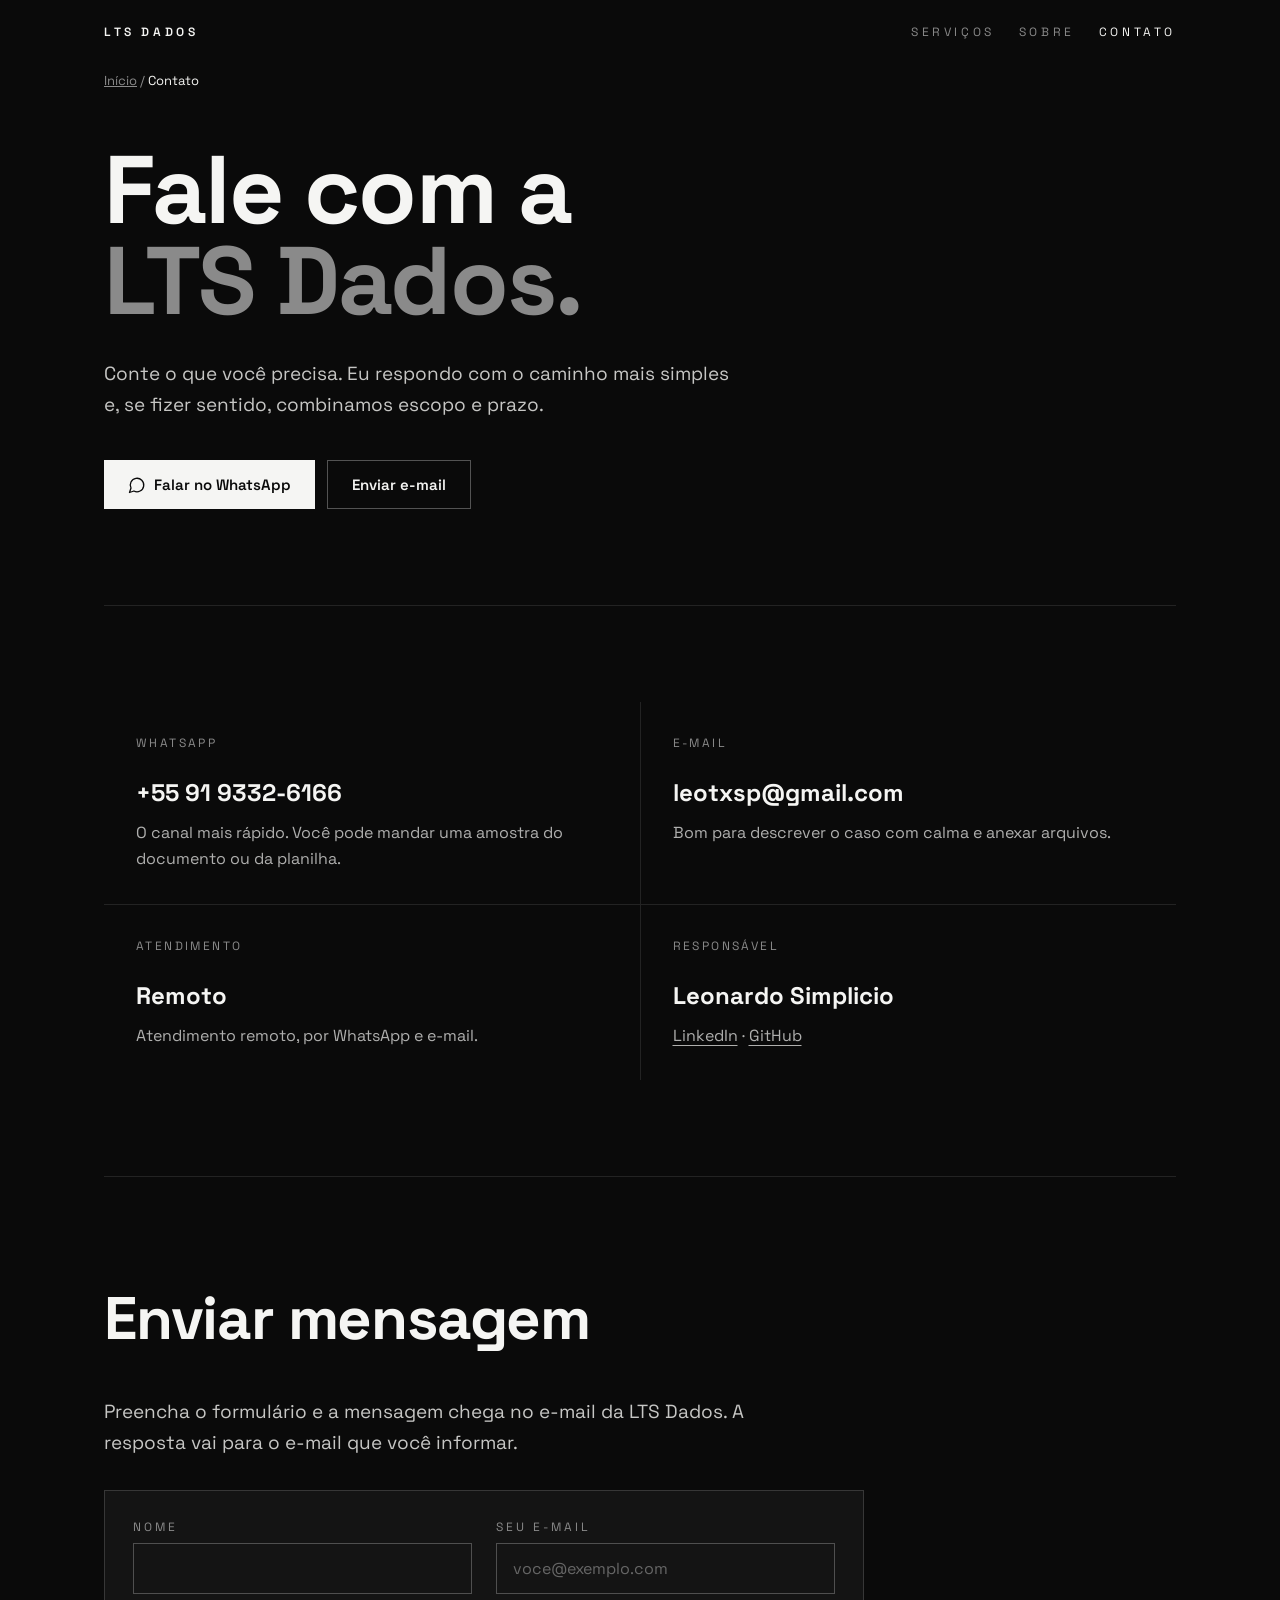
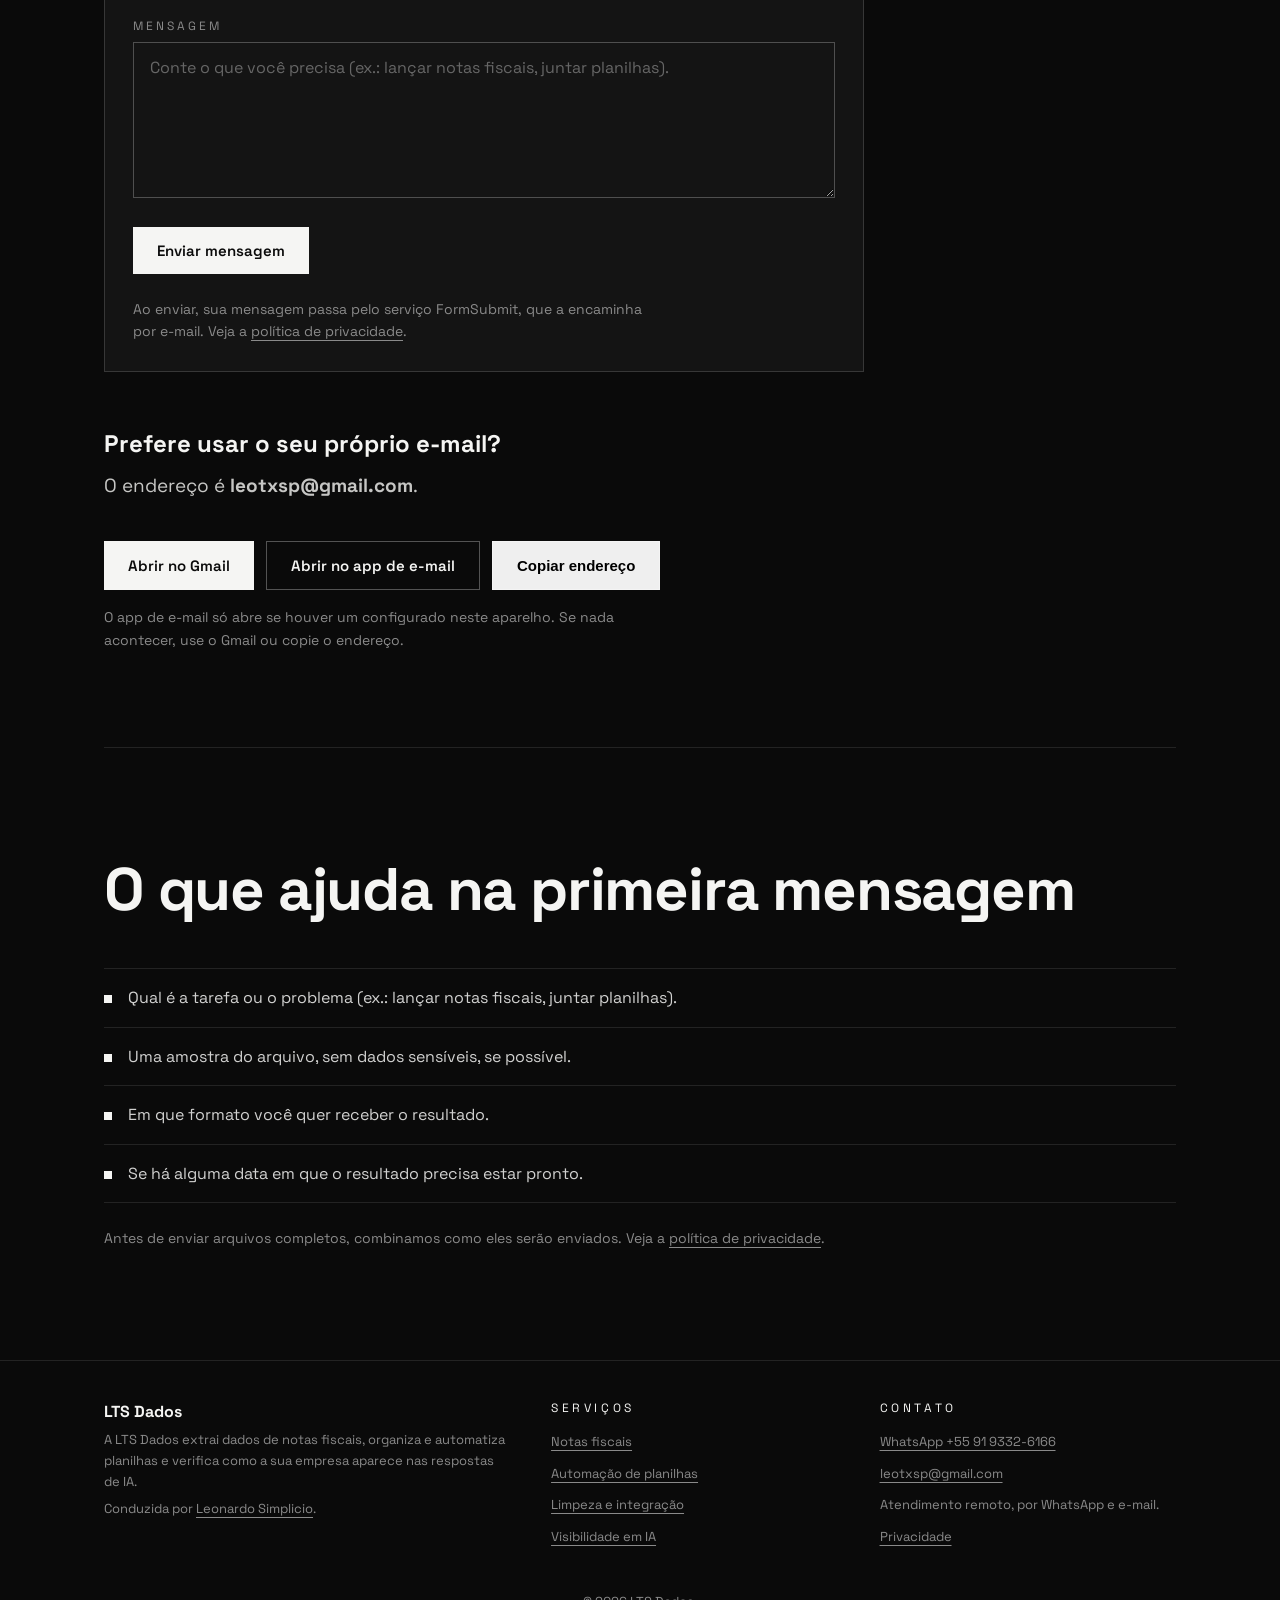
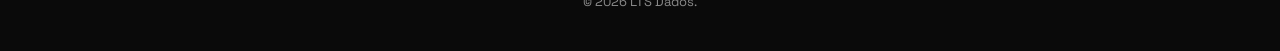
==== contato/index.html @ 8e239698 "Deploy do site LTS Dados" ====
<!doctype html>
<html lang="pt-BR">
  <head>
    <meta charset="UTF-8" />
    <meta name="viewport" content="width=device-width, initial-scale=1.0" />
    <title>Contato | LTS Dados</title>
    <meta name="description" content="Fale com a LTS Dados pelo WhatsApp +55 91 9332-6166 ou por e-mail. Conte o que você precisa e receba o caminho mais simples." />
    <link rel="canonical" href="https://ltsdados.com.br/contato/" />
    <meta name="theme-color" content="#0a0a0a" />
    <meta property="og:site_name" content="LTS Dados" />
    <meta property="og:locale" content="pt_BR" />
    <meta property="og:type" content="website" />
    <meta property="og:title" content="Contato | LTS Dados" />
    <meta property="og:description" content="Fale com a LTS Dados pelo WhatsApp +55 91 9332-6166 ou por e-mail. Conte o que você precisa e receba o caminho mais simples." />
    <meta property="og:url" content="https://ltsdados.com.br/contato/" />
    <meta name="twitter:card" content="summary" />
    <link rel="icon" href="/favicon.svg" type="image/svg+xml" />
    <link rel="preload" href="/assets/fonts/space-grotesk-latin.woff2" as="font" type="font/woff2" crossorigin />
    <link rel="stylesheet" href="/assets/style.css" />
    <script type="application/ld+json">{"@context":"https://schema.org","@type":"ContactPage","name":"Contato | LTS Dados","url":"https://ltsdados.com.br/contato/","about":{"@id":"https://ltsdados.com.br/#organization"}}</script>
    <script type="application/ld+json">{"@context":"https://schema.org","@type":"BreadcrumbList","itemListElement":[{"@type":"ListItem","position":1,"name":"Início","item":"https://ltsdados.com.br/"},{"@type":"ListItem","position":2,"name":"Contato","item":"https://ltsdados.com.br/contato/"}]}</script>
  </head>
  <body class="">
    <a class="skip" href="#conteudo">Pular para o conteúdo</a>
    <div class="wrap">
      <header class="top">
        <a class="brand" href="/">LTS Dados</a>
        <nav aria-label="Principal"><a href="/servicos/">Serviços</a><a href="/sobre-a-lts/">Sobre</a><a href="/contato/" aria-current="page">Contato</a></nav>
      </header>
    </div>
    <main id="conteudo">
      <div class="wrap">
        <nav class="crumbs" aria-label="Você está em"><a href="/">Início</a><span aria-hidden="true"> / </span><span aria-current="page">Contato</span></nav>

      <section class="hero">
        <h1>Fale com a<br /><span class="muted">LTS Dados.</span></h1>
        <p class="lead">Conte o que você precisa. Eu respondo com o caminho mais simples e, se fizer sentido, combinamos escopo e prazo.</p>
        <div class="btns" id="hero-cta"><a class="btn btn-primary" href="https://wa.me/559193326166?text=Ol%C3%A1!%20Quero%20falar%20com%20a%20LTS%20Dados." target="_blank" rel="noopener noreferrer"><svg class="ico" viewBox="0 0 24 24" aria-hidden="true"><path d="M7.9 20A9 9 0 1 0 4 16.1L2 22Z"/></svg>Falar no WhatsApp</a><a class="btn btn-ghost" href="/contato/#email">Enviar e-mail</a></div>
      </section>

      <section>
        <div class="grid two">
          <div class="card">
            <p class="n">WHATSAPP</p>
            <h3><a href="https://wa.me/559193326166?text=Ol%C3%A1!%20Quero%20falar%20com%20a%20LTS%20Dados." target="_blank" rel="noopener noreferrer">+55 91 9332-6166</a></h3>
            <p>O canal mais rápido. Você pode mandar uma amostra do documento ou da planilha.</p>
          </div>
          <div class="card">
            <p class="n">E-MAIL</p>
            <h3><a href="mailto:leotxsp@gmail.com">leotxsp@gmail.com</a></h3>
            <p>Bom para descrever o caso com calma e anexar arquivos.</p>
          </div>
          <div class="card">
            <p class="n">ATENDIMENTO</p>
            <h3>Remoto</h3>
            <p>Atendimento remoto, por WhatsApp e e-mail.</p>
          </div>
          <div class="card">
            <p class="n">RESPONSÁVEL</p>
            <h3>Leonardo Simplicio</h3>
            <p><a href="https://www.linkedin.com/in/leonardosimplicio/" target="_blank" rel="noopener noreferrer">LinkedIn</a> · <a href="https://github.com/leotxsp" target="_blank" rel="noopener noreferrer">GitHub</a></p>
          </div>
        </div>
      </section>

      <section id="email">
        <h2>Enviar mensagem</h2>
        <p class="lead" style="margin-top:0">Preencha o formulário e a mensagem chega no e-mail da LTS Dados. A resposta vai para o e-mail que você informar.</p>
        <form id="contato-form" class="form" action="https://formsubmit.co/leotxsp@gmail.com" method="POST">
          <input type="text" name="_honey" class="hp" tabindex="-1" autocomplete="off" aria-hidden="true" />
          <input type="hidden" name="_subject" value="Contato pelo site da LTS Dados" />
          <input type="hidden" name="_template" value="table" />
          <div class="row2">
            <label><span>Nome</span><input type="text" name="name" required autocomplete="name" /></label>
            <label><span>Seu e-mail</span><input type="email" name="email" required autocomplete="email" placeholder="voce@exemplo.com" /></label>
          </div>
          <label><span>Mensagem</span><textarea name="message" rows="6" required minlength="10" placeholder="Conte o que você precisa (ex.: lançar notas fiscais, juntar planilhas)."></textarea></label>
          <button class="btn btn-primary" type="submit">Enviar mensagem</button>
          <p class="cta-note" id="form-status" role="status" aria-live="polite">Ao enviar, sua mensagem passa pelo serviço FormSubmit, que a encaminha por e-mail. Veja a <a href="/privacidade/">política de privacidade</a>.</p>
        </form>
        <h3 style="margin-top:56px">Prefere usar o seu próprio e-mail?</h3>
        <p class="lead" style="margin-top:0">O endereço é <strong>leotxsp@gmail.com</strong>.</p>
        <div class="btns">
          <a class="btn btn-primary" href="https://mail.google.com/mail/?view=cm&fs=1&to=leotxsp%40gmail.com&su=Contato%20pelo%20site%20da%20LTS%20Dados" target="_blank" rel="noopener noreferrer">Abrir no Gmail</a>
          <a class="btn btn-ghost" href="mailto:leotxsp@gmail.com?subject=Contato%20pelo%20site%20da%20LTS%20Dados">Abrir no app de e-mail</a>
          <button class="btn btn-ghost" type="button" data-copy="leotxsp@gmail.com">Copiar endereço</button>
        </div>
        <p class="cta-note" id="copy-status" role="status" aria-live="polite">O app de e-mail só abre se houver um configurado neste aparelho. Se nada acontecer, use o Gmail ou copie o endereço.</p>
      </section>

      <section>
        <h2>O que ajuda na primeira mensagem</h2>
        <ul class="plain"><li>Qual é a tarefa ou o problema (ex.: lançar notas fiscais, juntar planilhas).</li><li>Uma amostra do arquivo, sem dados sensíveis, se possível.</li><li>Em que formato você quer receber o resultado.</li><li>Se há alguma data em que o resultado precisa estar pronto.</li></ul>
        <p class="disclaimer">Antes de enviar arquivos completos, combinamos como eles serão enviados. Veja a <a href="/privacidade/">política de privacidade</a>.</p>
      </section>
      </div>
    </main>
    <div class="dock" hidden><a class="btn btn-primary" href="https://wa.me/559193326166?text=Ol%C3%A1!%20Vim%20pelo%20site%20da%20LTS%20Dados%20e%20quero%20conversar%20sobre%20os%20servi%C3%A7os." target="_blank" rel="noopener noreferrer"><svg class="ico" viewBox="0 0 24 24" aria-hidden="true"><path d="M7.9 20A9 9 0 1 0 4 16.1L2 22Z"/></svg>Falar no WhatsApp</a></div>
    <footer>
      <div class="wrap foot-grid">
        <div>
          <p class="foot-brand">LTS Dados</p>
          <p>A LTS Dados extrai dados de notas fiscais, organiza e automatiza planilhas e verifica como a sua empresa aparece nas respostas de IA.</p>
          <p>Conduzida por <a href="https://leonardosimplicio.com/">Leonardo Simplicio</a>.</p>
        </div>
        <div>
          <p class="foot-h">Serviços</p>
          <ul>
            <li><a href="/servicos/extracao-de-dados-notas-fiscais/">Notas fiscais</a></li>
            <li><a href="/servicos/automacao-de-planilhas/">Automação de planilhas</a></li>
            <li><a href="/servicos/limpeza-e-integracao-de-dados/">Limpeza e integração</a></li>
            <li><a href="/servicos/visibilidade-em-ia/">Visibilidade em IA</a></li>
          </ul>
        </div>
        <div>
          <p class="foot-h">Contato</p>
          <ul>
            <li><a href="https://wa.me/559193326166?text=Ol%C3%A1!%20Vim%20pelo%20site%20da%20LTS%20Dados." target="_blank" rel="noopener noreferrer">WhatsApp +55 91 9332-6166</a></li>
            <li><a href="mailto:leotxsp@gmail.com">leotxsp@gmail.com</a></li>
            <li>Atendimento remoto, por WhatsApp e e-mail.</li>
            <li><a href="/privacidade/">Privacidade</a></li>
          </ul>
        </div>
      </div>
      <div class="wrap"><p class="legal">© 2026 LTS Dados.</p></div>
    </footer>
    <script src="/assets/js/dock.js" defer></script>
    <script src="/assets/js/copy.js" defer></script>
    <script src="/assets/js/form.js" defer></script>
  </body>
</html>
---- assets/style.css ----
@font-face {
  font-family: "Space Grotesk";
  font-style: normal; font-weight: 300 700; font-display: swap;
  src: url("/assets/fonts/space-grotesk-latin.woff2") format("woff2");
  unicode-range: U+0000-00FF, U+0131, U+0152-0153, U+02BB-02BC, U+02C6, U+02DA, U+02DC, U+2000-206F, U+20AC, U+2122, U+2191, U+2193, U+2212, U+2215, U+FEFF, U+FFFD;
}
@font-face {
  font-family: "Space Grotesk";
  font-style: normal; font-weight: 300 700; font-display: swap;
  src: url("/assets/fonts/space-grotesk-latin-ext.woff2") format("woff2");
  unicode-range: U+0100-02BA, U+02BD-02C5, U+02C7-02CC, U+02CE-02D7, U+02DD-02FF, U+0304, U+0308, U+0329, U+1D00-1DBF, U+1E00-1E9F, U+1EF2-1EFF, U+2020, U+20A0-20AB, U+20AD-20C0, U+2113, U+2C60-2C7F, U+A720-A7FF;
}
:root {
  --noir: #0a0a0a;
  --noir-2: #141414;
  --blanc: #f5f5f3;
  --muted: #8a8a8a;
  --line: rgba(255, 255, 255, 0.1);
  --cut: cubic-bezier(0.7, 0, 0.2, 1);
}
* { box-sizing: border-box; }
html, body { margin: 0; }
html { scroll-behavior: smooth; }
body {
  background: var(--noir);
  color: var(--blanc);
  font-family: "Space Grotesk", ui-sans-serif, system-ui, sans-serif;
  -webkit-font-smoothing: antialiased;
  overflow-x: hidden;
}
a { color: inherit; }
.wrap { max-width: 1120px; margin: 0 auto; padding: 0 24px; }
header.top {
  display: flex; justify-content: space-between; align-items: center; gap: 16px; flex-wrap: wrap;
  padding: 24px 0; font-size: 12px; letter-spacing: 0.3em; text-transform: uppercase;
}
header.top nav { display: flex; flex-wrap: wrap; gap: 24px; }
header.top nav a { text-decoration: none; color: var(--muted); }
.brand { font-weight: 600; text-decoration: none; }
.label { font-size: 12px; letter-spacing: 0.4em; text-transform: uppercase; color: var(--muted); margin: 0; }
h1 { font-size: clamp(44px, 9vw, 96px); line-height: 0.95; letter-spacing: -0.02em; margin: 24px 0 0; font-weight: 700; }
h2 { font-size: clamp(34px, 5vw, 60px); line-height: 1; letter-spacing: -0.02em; margin: 16px 0 48px; font-weight: 700; }
h3 { font-size: 24px; margin: 24px 0 12px; font-weight: 700; }
.muted { color: var(--muted); }
.lead { font-size: 19px; line-height: 1.6; color: rgba(245, 245, 243, 0.8); max-width: 640px; margin: 32px 0 0; }
.btns { display: flex; flex-wrap: wrap; gap: 12px; margin-top: 40px; }
.btn {
  display: inline-flex; align-items: center; gap: 8px; padding: 14px 24px;
  font-weight: 600; font-size: 15px; text-decoration: none;
}
.btn-primary { background: var(--blanc); color: var(--noir); }
.btn-ghost { border: 1px solid rgba(255, 255, 255, 0.3); }
section { border-top: 1px solid var(--line); padding: 96px 0; }
.hero { border-top: none; padding-top: 48px; }
.grid { display: grid; gap: 1px; background: var(--line); }
@media (min-width: 760px) {
  .grid.three { grid-template-columns: repeat(3, 1fr); }
  .grid.two { grid-template-columns: repeat(2, 1fr); }
}
.card { background: var(--noir); padding: 32px; }
.card .n { font-size: 12px; color: var(--muted); letter-spacing: 0.2em; margin: 0; }
.card p { margin: 0; line-height: 1.6; color: rgba(245, 245, 243, 0.7); }
.stat { background: var(--noir); padding: 32px; }
.stat .v { font-size: clamp(56px, 8vw, 96px); font-weight: 700; letter-spacing: -0.03em; margin: 0; }
.stat p { margin: 12px 0 0; font-size: 18px; }
.small { font-size: 14px; color: var(--muted); margin-top: 16px; line-height: 1.6; }
.chat { border: 1px solid rgba(255, 255, 255, 0.15); background: var(--noir-2); max-width: 560px; margin: 0 auto; }
.chat .head { border-bottom: 1px solid var(--line); padding: 12px 20px; font-size: 12px; letter-spacing: 0.2em; text-transform: uppercase; color: var(--muted); }
.chat .body { padding: 24px; }
.chat .q { font-size: 22px; font-weight: 600; margin: 0 0 20px; }
.chat ul { list-style: none; padding: 0; margin: 0; display: grid; gap: 8px; }
.chat li { display: flex; justify-content: space-between; align-items: center; padding: 12px 16px; background: rgba(255, 255, 255, 0.06); font-size: 15px; }
.chat li.miss { background: transparent; border: 1px dashed rgba(255, 255, 255, 0.3); color: var(--muted); }
.chat li.miss span { font-size: 12px; letter-spacing: 0.2em; text-transform: uppercase; }
.chat .foot { border-top: 1px solid var(--line); padding: 12px 20px; font-size: 13px; color: var(--muted); }
.split { display: grid; gap: 64px; align-items: center; }
@media (min-width: 900px) { .split { grid-template-columns: 1fr 1fr; } }
.steps { list-style: none; padding: 0; margin: 48px 0 0; border-top: 1px solid var(--line); }
.steps li { display: flex; gap: 20px; padding: 20px 0; border-bottom: 1px solid var(--line); font-size: 18px; }
.steps li span:first-child { color: var(--muted); min-width: 28px; }
.cta { text-align: center; }
.cta h2 { margin: 0 auto 24px; max-width: 820px; }
.cta p { color: var(--muted); font-size: 18px; margin: 0 auto; max-width: 560px; }
.cta .btns { justify-content: center; }
.disclaimer { font-size: 14px; color: var(--muted); margin-top: 24px; line-height: 1.6; }
footer { border-top: 1px solid var(--line); padding: 32px 0; text-align: center; font-size: 13px; line-height: 1.6; color: var(--muted); }
footer p { margin: 6px 0; }

::selection { background: var(--blanc); color: var(--noir); }
:focus-visible { outline: 1px solid currentColor; outline-offset: 4px; }

/* ---------- Motion: inversion, not fades ---------- */
/* Hover: a band of inverted color passes through the control, in from the left, out to the right. */
.btn, header.top nav a { position: relative; isolation: isolate; }
header.top nav a { margin: -4px -8px; padding: 4px 8px; }
.btn::after, header.top nav a::after {
  content: ""; position: absolute; inset: 0; background: #fff; mix-blend-mode: difference;
  pointer-events: none; transform: scaleX(0); transform-origin: right; transition: transform 280ms var(--cut);
}
.btn:hover::after, .btn:focus-visible::after,
header.top nav a:hover::after, header.top nav a:focus-visible::after { transform: scaleX(1); transform-origin: left; }

/* Chat demo (motion.js): the question types, names land with an inverted flash,
   a hairline searches the empty row and "não apareceu" is stamped. Loops while visible. */
.chat.live { width: 100%; }
.chat.live .q { min-height: 1.2em; line-height: 1.2; }
.chat.live .q.typing::after,
.chat.live .q.thinking::after {
  content: ""; display: inline-block; width: 0.45em; height: 1em; margin-left: 4px;
  vertical-align: -0.12em; background: currentColor;
}
.chat.live .q.thinking::after { animation: caret 0.9s steps(1) infinite; }
.chat.live li { position: relative; visibility: hidden; transition: background 600ms var(--cut), color 600ms var(--cut); }
.chat.live li.on { visibility: visible; }
.chat.live li.flash { background: var(--blanc); color: var(--noir); transition: none; }
.chat.live li.miss { overflow: hidden; }
.chat.live li.miss span { visibility: hidden; padding: 4px 8px; margin: -4px -8px; }
.chat.live li.miss.searching::after {
  content: ""; position: absolute; top: 0; bottom: 0; left: 0; width: 1px; background: var(--blanc);
  animation: search 1100ms var(--cut) both;
}
.chat.live li.miss.stamped span {
  visibility: visible; background: var(--blanc); color: var(--noir);
  animation: blink 0.36s steps(1) 2;
}
.chat.live.clearing li { visibility: hidden; }
@keyframes search { from { left: 0; } to { left: 100%; } }
@keyframes caret { 50% { opacity: 0; } }
@keyframes blink { 50% { opacity: 0; } }
@media (max-width: 520px) { .chat.live .q { min-height: 2.4em; } }

/* Hero background: a self-filling spreadsheet (sheet.js), full-bleed, faded under the copy. */
.hero { isolation: isolate; }
.hero > * { position: relative; z-index: 1; }
.hero > canvas.sheet {
  position: absolute; z-index: 0; top: 0; left: 50%; width: 100vw; height: 100%;
  transform: translateX(-50%); pointer-events: none;
  -webkit-mask-image: linear-gradient(to bottom, rgba(0, 0, 0, 0.8), #000 50%, transparent),
    linear-gradient(to right, rgba(0, 0, 0, 0.18), rgba(0, 0, 0, 0.18) 45%, #000 75%);
  -webkit-mask-composite: source-in;
  mask-image: linear-gradient(to bottom, rgba(0, 0, 0, 0.8), #000 50%, transparent),
    linear-gradient(to right, rgba(0, 0, 0, 0.18), rgba(0, 0, 0, 0.18) 45%, #000 75%);
  mask-composite: intersect;
}
@media (max-width: 900px) {
  .hero > canvas.sheet {
    -webkit-mask-image: linear-gradient(to bottom, rgba(0, 0, 0, 0.35), rgba(0, 0, 0, 0.35) 55%, transparent);
    mask-image: linear-gradient(to bottom, rgba(0, 0, 0, 0.35), rgba(0, 0, 0, 0.35) 55%, transparent);
  }
}

/* ---------- Causes -> fixes (landing): one row per cause, the diagram goes from broken to fixed ---------- */
.fix-rows { border-top: 1px solid var(--line); margin-top: 8px; }
.fix-row { display: grid; gap: 20px 40px; align-items: center; padding: 36px 0; border-bottom: 1px solid var(--line); }
@media (min-width: 900px) { .fix-row { grid-template-columns: 1fr 240px 1fr; } }
.fix-row h3 { margin: 0 0 10px; font-size: 22px; }
.fix-row .cause h3 { color: var(--muted); }
.fix-row p { margin: 0; line-height: 1.6; color: rgba(245, 245, 243, 0.7); }

.glyph {
  position: relative; display: grid; grid-template-columns: 64px 1fr; align-items: center; gap: 7px 12px;
  height: 72px; align-content: center;
  font-size: 11px; letter-spacing: 0.14em; text-transform: uppercase; color: var(--muted);
}
.glyph .f { position: relative; height: 16px; border: 1px solid rgba(255, 255, 255, 0.18); }
.glyph .f i, .glyph .l i {
  position: absolute; left: 5px; top: 5px; height: 4px; width: calc((100% - 10px) * var(--w));
  background: rgba(245, 245, 243, 0.75); transform-origin: left;
}
.glyph.g-conteudo { grid-template-columns: 1fr; gap: 10px; }
.glyph .l { position: relative; height: 4px; display: block; }
.glyph .l i { left: 0; top: 0; width: calc(100% * var(--w)); }
.glyph.g-dados::after {
  content: ""; position: absolute; top: 2px; bottom: 2px; width: 1px; background: var(--blanc);
  left: calc(64px + 12px + 5px + (100% - 64px - 12px - 10px) * 0.7);
}

/* Before (motion only): the cause, drawn. */
.motion .fix-row:not(.fixed) .glyph .f { border-style: dashed; }
.motion .fix-row:not(.fixed) .g-perfil i { transform: scaleX(0); }
.motion .fix-row:not(.fixed) .g-dados i { transform: scaleX(var(--j, 1)); }
.motion .fix-row:not(.fixed) .g-dados::after { opacity: 0; }
.motion .fix-row:not(.fixed) .g-conteudo b:first-child i { transform: scaleX(0.3); }
.motion .fix-row:not(.fixed) .g-conteudo b:not(:first-child) i { transform: scaleX(0); }
.motion .fix-row:not(.fixed) .g-perfil b:first-of-type::after,
.motion .fix-row:not(.fixed) .g-conteudo b:first-child::after {
  content: ""; position: absolute; top: 3px; left: 5px; width: 1px; height: 8px; background: var(--blanc);
  animation: caret 1s steps(1) infinite;
}
.motion .fix-row:not(.fixed) .g-conteudo b:first-child::after { top: -2px; left: calc(28% + 4px); }
/* After: the fix plays once. */
.motion .fix-row.fixed .g-perfil i { animation: type-in 700ms steps(7, end) both; }
.motion .fix-row.fixed .g-perfil b:nth-of-type(2) i { animation-delay: 450ms; }
.motion .fix-row.fixed .g-perfil b:nth-of-type(3) i { animation-delay: 900ms; }
.motion .fix-row.fixed .g-dados i { transition: transform 800ms var(--cut); }
.motion .fix-row.fixed .g-dados::after { animation: fade 300ms ease 800ms both; }
.motion .fix-row.fixed .g-conteudo i { animation: type-in 520ms steps(8, end) both; }
.motion .fix-row.fixed .g-conteudo b:nth-child(2) i { animation-delay: 520ms; }
.motion .fix-row.fixed .g-conteudo b:nth-child(3) i { animation-delay: 1040ms; }
.motion .fix-row.fixed .g-conteudo b:nth-child(4) i { animation-delay: 1560ms; }
.motion .fix-row .cause h3, .motion .fix-row .fix h3 { transition: color 400ms var(--cut); }
.motion .fix-row:not(.fixed) .fix h3 { color: var(--muted); }
@keyframes type-in { from { transform: scaleX(0); } }
@keyframes fade { from { opacity: 0; } }

/* CTA clarity */
.btn .ico { width: 18px; height: 18px; fill: none; stroke: currentColor; stroke-width: 1.75; stroke-linejoin: round; flex: none; }
.cta-note { font-size: 14px; line-height: 1.6; color: var(--muted); max-width: 520px; margin: 16px 0 0; }
.cta .cta-note { margin: 16px auto 0; }

/* Mobile dock: the action stays within thumb reach (motion.js shows it after the hero button leaves). */
.dock {
  position: fixed; left: 0; right: 0; bottom: 0; z-index: 20;
  padding: 10px 16px calc(10px + env(safe-area-inset-bottom));
  background: rgba(10, 10, 10, 0.94); border-top: 1px solid var(--line);
  transform: translateY(110%); transition: transform 320ms var(--cut);
}
.dock.on { transform: none; }
.dock .btn { width: 100%; justify-content: center; }
@media (min-width: 760px) { .dock { display: none !important; } }

/* Typography: no stragglers, balanced headings */
h1, h2, h3 { text-wrap: balance; }
p { text-wrap: pretty; }

@media (max-width: 600px) {
  .btns { flex-direction: column; }
  .btns .btn { justify-content: center; }
  .brand { display: inline-block; padding: 13px 0; }
  header.top nav { gap: 4px 16px; }
  header.top nav a { min-height: 44px; display: inline-flex; align-items: center; margin: 0 -8px; }
  body:has(.dock) footer { padding-bottom: 96px; }
}

/* ---------- Site institucional: componentes das páginas ---------- */
.skip { position: absolute; left: -9999px; top: 8px; z-index: 100; background: var(--blanc); color: var(--noir); padding: 10px 14px; font-weight: 600; }
.skip:focus { left: 8px; }
header.top nav a[aria-current="page"] { color: var(--blanc); }
.crumbs { font-size: 13px; color: var(--muted); padding: 8px 0 0; }
.crumbs a { color: var(--muted); }
.crumbs [aria-current] { color: var(--blanc); }
h2.h3 { font-size: 24px; margin: 12px 0; letter-spacing: -0.01em; line-height: 1.15; }
main section:first-of-type.hero { padding-top: 32px; }

/* Cards que são links (serviços) */
a.card.link { display: block; text-decoration: none; position: relative; isolation: isolate; transition: background 280ms var(--cut); }
a.card.link:hover, a.card.link:focus-visible { background: var(--noir-2); }
a.card.link h3 { margin-top: 12px; }
.card .more { display: inline-flex; align-items: center; gap: 8px; margin-top: 24px; font-size: 14px; font-weight: 600; }
.card .more .ico, .btn .ico { width: 18px; height: 18px; fill: none; stroke: currentColor; stroke-width: 1.75; stroke-linejoin: round; stroke-linecap: round; flex: none; }
.card h3 a { text-decoration: none; }
.card ul.plain { margin-top: 12px; }

/* Listas simples e texto corrido */
ul.plain { list-style: none; padding: 0; margin: 0; border-top: 1px solid var(--line); }
ul.plain li { padding: 16px 0 16px 24px; border-bottom: 1px solid var(--line); line-height: 1.6; color: rgba(245, 245, 243, 0.85); position: relative; }
ul.plain li::before { content: ""; position: absolute; left: 0; top: 26px; width: 8px; height: 8px; background: var(--blanc); }
.prose { max-width: 720px; }
.prose p { line-height: 1.7; font-size: 18px; color: rgba(245, 245, 243, 0.85); margin: 0 0 20px; }
section.prose h2 { font-size: 28px; margin: 40px 0 12px; line-height: 1.15; }
section.prose { padding-top: 32px; }
section.prose p { max-width: 720px; line-height: 1.7; color: rgba(245, 245, 243, 0.85); }
.lead a, .prose a, .disclaimer a, .faq a, .card p a, .cta-note a { text-underline-offset: 4px; }

/* Ficha curta */
.facts dl { margin: 12px 0 0; display: grid; grid-template-columns: max-content 1fr; gap: 12px 24px; }
.facts dt { color: var(--muted); font-size: 13px; letter-spacing: 0.15em; text-transform: uppercase; padding-top: 3px; }
.facts dd { margin: 0; line-height: 1.5; }

/* FAQ */
.faq { border-top: 1px solid var(--line); max-width: 820px; }
.faq details { border-bottom: 1px solid var(--line); }
.faq summary { cursor: pointer; padding: 20px 40px 20px 0; font-size: 19px; font-weight: 600; line-height: 1.35; list-style: none; position: relative; }
.faq summary::-webkit-details-marker { display: none; }
.faq summary::after { content: "+"; position: absolute; right: 4px; top: 18px; font-size: 26px; font-weight: 300; color: var(--muted); }
.faq details[open] summary::after { content: "–"; }
.faq details p { margin: 0 0 22px; line-height: 1.7; color: rgba(245, 245, 243, 0.8); max-width: 680px; }

/* Tabela de exemplo */
.tablewrap { overflow-x: auto; margin-top: 24px; border: 1px solid rgba(255, 255, 255, 0.15); }
table.demo { border-collapse: collapse; width: 100%; min-width: 560px; font-size: 15px; }
table.demo th, table.demo td { text-align: left; padding: 14px 18px; border-bottom: 1px solid var(--line); }
table.demo th { font-size: 12px; letter-spacing: 0.2em; text-transform: uppercase; color: var(--muted); font-weight: 500; background: var(--noir-2); }
table.demo tr:last-child td { border-bottom: none; }

/* Rodapé institucional */
.foot-grid { display: grid; gap: 32px; text-align: left; padding-bottom: 8px; }
@media (min-width: 760px) { .foot-grid { grid-template-columns: 1.4fr 1fr 1fr; } }
footer ul { list-style: none; padding: 0; margin: 0; }
footer li { margin: 0; }
footer li { display: block; }
footer li a { display: inline-block; padding: 6px 0; line-height: 1.5; }
footer li:not(:has(a)) { padding: 6px 0; line-height: 1.5; }
.foot-brand { font-weight: 700; color: var(--blanc); font-size: 16px; }
.foot-h { font-size: 12px; letter-spacing: 0.3em; text-transform: uppercase; color: var(--blanc); margin-bottom: 8px; }
footer .legal { text-align: center; margin-top: 32px; }
footer a { color: inherit; text-underline-offset: 4px; }

/* O CTA final convive com a tela inteira no desktop sem dock */
.cta .btns { margin-top: 32px; }

/* Stats: the sheet cursor selects each cell and the value lands with an inverted flash (motion.js). */
.stat { position: relative; }
.stat.sel::after { content: ""; position: absolute; inset: 0; box-shadow: inset 0 0 0 1px rgba(245, 245, 243, 0.55); pointer-events: none; }
.motion .stat.wait .v { visibility: hidden; }
.stat .v.flash { background: var(--blanc); color: var(--noir); box-shadow: 0 0 0 6px var(--blanc); }
.stat .small { font-size: 14px; }

/* CTA record: an ASCII field the AI "reads" into a clean business record (ascii.js). */
.record {
  margin: 48px auto 0; max-width: 560px; text-align: left;
  border: 1px solid rgba(255, 255, 255, 0.15); background: var(--noir-2);
}
.record figcaption {
  border-bottom: 1px solid var(--line); padding: 12px 20px; font-size: 12px;
  letter-spacing: 0.2em; text-transform: uppercase; color: var(--muted);
}
.record .ascii {
  margin: 0; padding: 22px 20px; overflow: hidden;
  font: 400 clamp(11.5px, 3.3vw, 15px) / 1.7 ui-monospace, "Cascadia Mono", Consolas, "Courier New", monospace;
  color: var(--blanc); white-space: pre;
}
.record .ascii b { font-weight: 600; background: var(--blanc); color: var(--noir); padding: 1px 4px; margin: 0 -4px; }
.record .foot { margin: 0; border-top: 1px solid var(--line); padding: 12px 20px; font-size: 13px; color: var(--muted); }
.record .ascii .n { color: rgba(245, 245, 243, 0.2); }
.record .ascii .f { color: rgba(245, 245, 243, 0.6); }
.record .ascii .k { color: var(--muted); }
.record .ascii .v { color: var(--blanc); }
.record .ascii .s { background: var(--blanc); color: var(--noir); font-weight: 600; }
.record .ascii .s.off { background: transparent; color: var(--blanc); }
.sr-only { position: absolute; width: 1px; height: 1px; overflow: hidden; clip: rect(0 0 0 0); white-space: nowrap; }

/* CTA heading highlight, for pages without the record. */
.cta h2 .muted { box-decoration-break: clone; -webkit-box-decoration-break: clone; }
.cta.found h2 .muted {
  background: linear-gradient(var(--blanc), var(--blanc)) no-repeat left / 100% 100%; color: var(--noir);
  animation: select 520ms var(--cut) both;
}
@keyframes select { from { background-size: 0% 100%; color: var(--muted); } 40% { color: var(--noir); } }

@media (prefers-reduced-motion: reduce) {
  html { scroll-behavior: auto; }
  .dock { transition: none; }
  .btn::after, header.top nav a::after { transition: none; }
}

/* Formulário de contato */
.form { display: grid; gap: 24px; max-width: 760px; margin-top: 32px; border: 1px solid rgba(255, 255, 255, 0.15); background: var(--noir-2); padding: 28px; }
.form .row2 { display: grid; gap: 24px; }
@media (min-width: 700px) { .form .row2 { grid-template-columns: 1fr 1fr; } }
.form label { display: block; }
.form label > span { display: block; margin-bottom: 8px; font-size: 12px; letter-spacing: 0.25em; text-transform: uppercase; color: var(--muted); }
.form input, .form textarea {
  width: 100%; background: transparent; color: var(--blanc); border: 1px solid rgba(255, 255, 255, 0.25);
  padding: 14px 16px; font: inherit; font-size: 16px; border-radius: 0;
}
.form input::placeholder, .form textarea::placeholder { color: rgba(255, 255, 255, 0.35); }
.form input:focus, .form textarea:focus { outline: none; border-color: var(--blanc); }
.form textarea { resize: vertical; min-height: 140px; }
.form .btn { justify-self: start; cursor: pointer; border: 0; font-family: inherit; }
.form .btn[disabled] { opacity: 0.5; cursor: progress; }
.form .cta-note { margin: 0; }
.hp { position: absolute; left: -9999px; width: 1px; height: 1px; opacity: 0; }
@media (max-width: 600px) { .form { padding: 20px; } .form .btn { justify-self: stretch; justify-content: center; } }
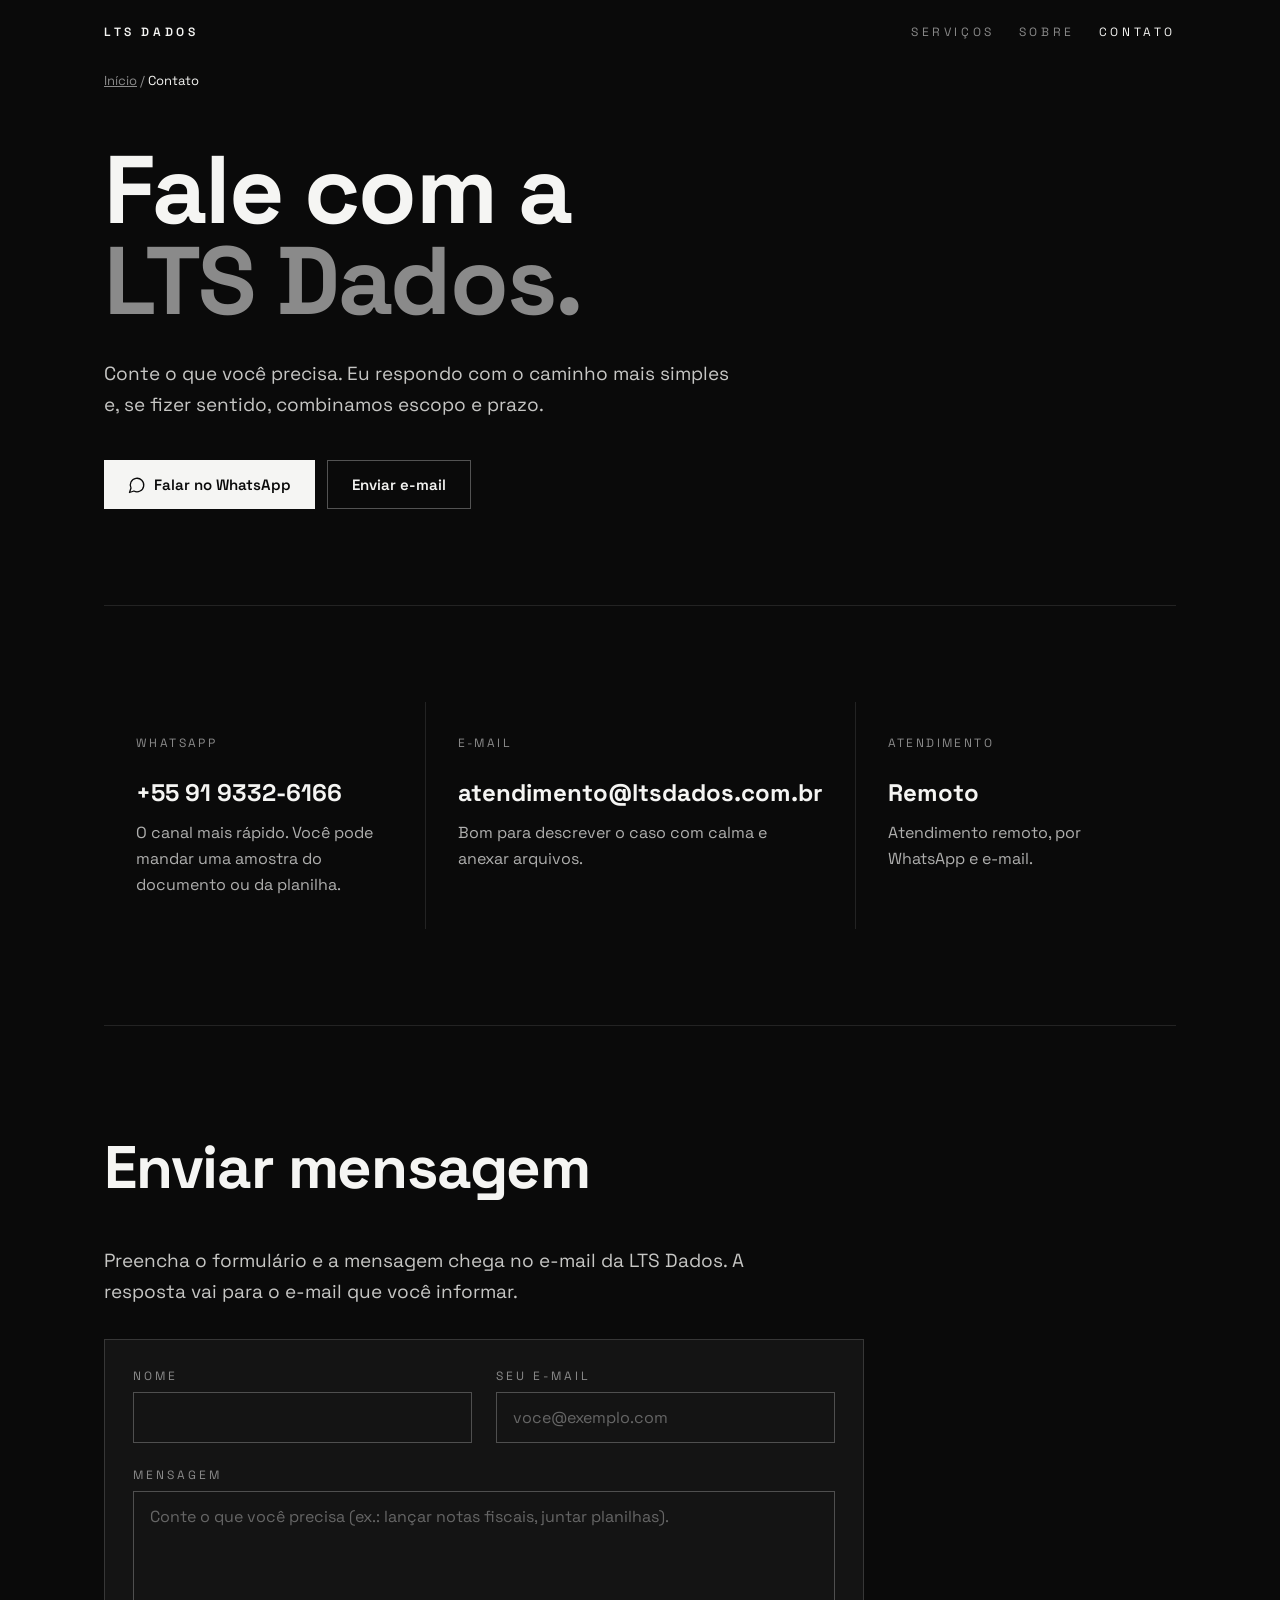
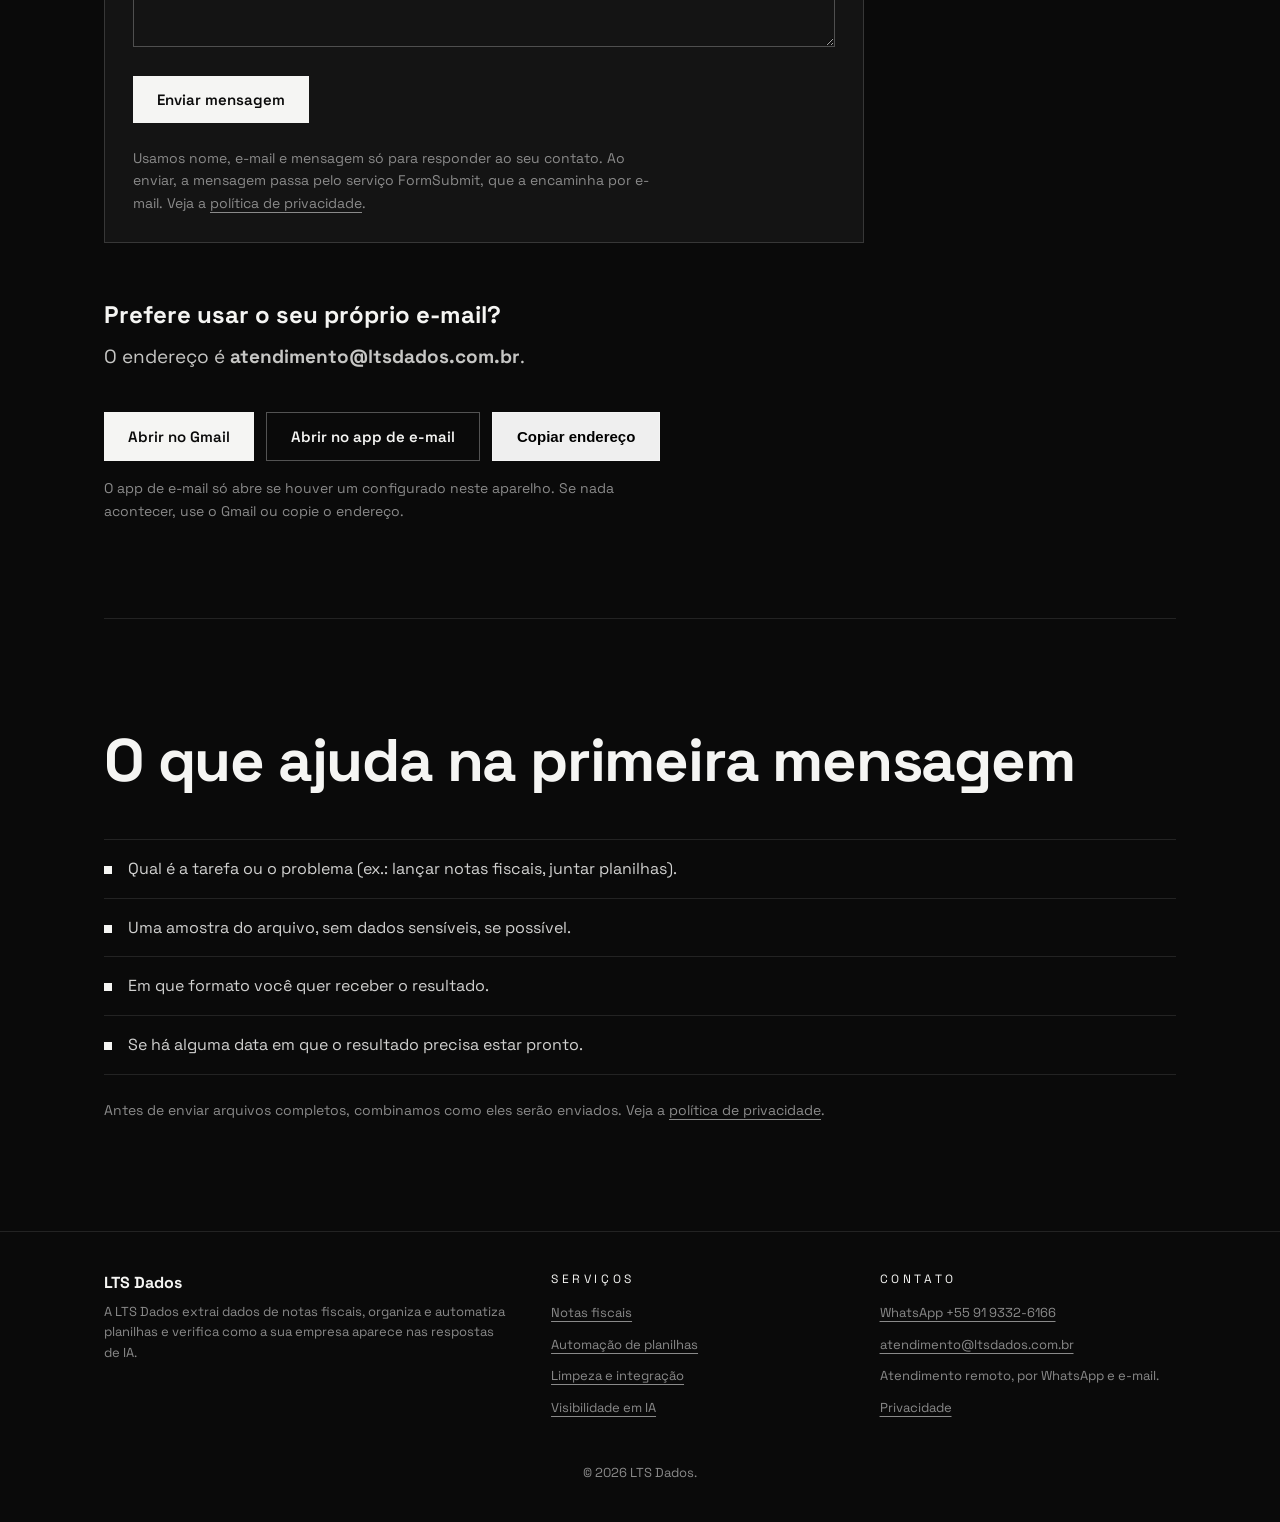
==== commit 77ac13f7: "Atualiza o site: novo e-mail, modelo de mensagem, avisos de LGPD e fundo de planilha" ====
--- a/contato/index.html
+++ b/contato/index.html
@@ -39,7 +39,7 @@
       </section>
 
       <section>
-        <div class="grid two">
+        <div class="grid three">
           <div class="card">
             <p class="n">WHATSAPP</p>
             <h3><a href="https://wa.me/559193326166?text=Ol%C3%A1!%20Quero%20falar%20com%20a%20LTS%20Dados." target="_blank" rel="noopener noreferrer">+55 91 9332-6166</a></h3>
@@ -47,7 +47,7 @@
           </div>
           <div class="card">
             <p class="n">E-MAIL</p>
-            <h3><a href="mailto:leotxsp@gmail.com">leotxsp@gmail.com</a></h3>
+            <h3><a href="mailto:atendimento@ltsdados.com.br">atendimento@ltsdados.com.br</a></h3>
             <p>Bom para descrever o caso com calma e anexar arquivos.</p>
           </div>
           <div class="card">
@@ -55,18 +55,13 @@
             <h3>Remoto</h3>
             <p>Atendimento remoto, por WhatsApp e e-mail.</p>
           </div>
-          <div class="card">
-            <p class="n">RESPONSÁVEL</p>
-            <h3>Leonardo Simplicio</h3>
-            <p><a href="https://www.linkedin.com/in/leonardosimplicio/" target="_blank" rel="noopener noreferrer">LinkedIn</a> · <a href="https://github.com/leotxsp" target="_blank" rel="noopener noreferrer">GitHub</a></p>
-          </div>
         </div>
       </section>
 
       <section id="email">
         <h2>Enviar mensagem</h2>
         <p class="lead" style="margin-top:0">Preencha o formulário e a mensagem chega no e-mail da LTS Dados. A resposta vai para o e-mail que você informar.</p>
-        <form id="contato-form" class="form" action="https://formsubmit.co/leotxsp@gmail.com" method="POST">
+        <form id="contato-form" class="form" action="https://formsubmit.co/atendimento@ltsdados.com.br" method="POST">
           <input type="text" name="_honey" class="hp" tabindex="-1" autocomplete="off" aria-hidden="true" />
           <input type="hidden" name="_subject" value="Contato pelo site da LTS Dados" />
           <input type="hidden" name="_template" value="table" />
@@ -76,14 +71,14 @@
           </div>
           <label><span>Mensagem</span><textarea name="message" rows="6" required minlength="10" placeholder="Conte o que você precisa (ex.: lançar notas fiscais, juntar planilhas)."></textarea></label>
           <button class="btn btn-primary" type="submit">Enviar mensagem</button>
-          <p class="cta-note" id="form-status" role="status" aria-live="polite">Ao enviar, sua mensagem passa pelo serviço FormSubmit, que a encaminha por e-mail. Veja a <a href="/privacidade/">política de privacidade</a>.</p>
+          <p class="cta-note" id="form-status" role="status" aria-live="polite">Usamos nome, e-mail e mensagem só para responder ao seu contato. Ao enviar, a mensagem passa pelo serviço FormSubmit, que a encaminha por e-mail. Veja a <a href="/privacidade/">política de privacidade</a>.</p>
         </form>
         <h3 style="margin-top:56px">Prefere usar o seu próprio e-mail?</h3>
-        <p class="lead" style="margin-top:0">O endereço é <strong>leotxsp@gmail.com</strong>.</p>
+        <p class="lead" style="margin-top:0">O endereço é <strong>atendimento@ltsdados.com.br</strong>.</p>
         <div class="btns">
-          <a class="btn btn-primary" href="https://mail.google.com/mail/?view=cm&fs=1&to=leotxsp%40gmail.com&su=Contato%20pelo%20site%20da%20LTS%20Dados" target="_blank" rel="noopener noreferrer">Abrir no Gmail</a>
-          <a class="btn btn-ghost" href="mailto:leotxsp@gmail.com?subject=Contato%20pelo%20site%20da%20LTS%20Dados">Abrir no app de e-mail</a>
-          <button class="btn btn-ghost" type="button" data-copy="leotxsp@gmail.com">Copiar endereço</button>
+          <a class="btn btn-primary" href="https://mail.google.com/mail/?view=cm&fs=1&to=atendimento%40ltsdados.com.br&su=Contato%20pelo%20site%20da%20LTS%20Dados" target="_blank" rel="noopener noreferrer">Abrir no Gmail</a>
+          <a class="btn btn-ghost" href="mailto:atendimento@ltsdados.com.br?subject=Contato%20pelo%20site%20da%20LTS%20Dados">Abrir no app de e-mail</a>
+          <button class="btn btn-ghost" type="button" data-copy="atendimento@ltsdados.com.br">Copiar endereço</button>
         </div>
         <p class="cta-note" id="copy-status" role="status" aria-live="polite">O app de e-mail só abre se houver um configurado neste aparelho. Se nada acontecer, use o Gmail ou copie o endereço.</p>
       </section>
@@ -101,7 +96,6 @@
         <div>
           <p class="foot-brand">LTS Dados</p>
           <p>A LTS Dados extrai dados de notas fiscais, organiza e automatiza planilhas e verifica como a sua empresa aparece nas respostas de IA.</p>
-          <p>Conduzida por <a href="https://leonardosimplicio.com/">Leonardo Simplicio</a>.</p>
         </div>
         <div>
           <p class="foot-h">Serviços</p>
@@ -116,7 +110,7 @@
           <p class="foot-h">Contato</p>
           <ul>
             <li><a href="https://wa.me/559193326166?text=Ol%C3%A1!%20Vim%20pelo%20site%20da%20LTS%20Dados." target="_blank" rel="noopener noreferrer">WhatsApp +55 91 9332-6166</a></li>
-            <li><a href="mailto:leotxsp@gmail.com">leotxsp@gmail.com</a></li>
+            <li><a href="mailto:atendimento@ltsdados.com.br">atendimento@ltsdados.com.br</a></li>
             <li>Atendimento remoto, por WhatsApp e e-mail.</li>
             <li><a href="/privacidade/">Privacidade</a></li>
           </ul>
--- a/assets/style.css
+++ b/assets/style.css
@@ -149,6 +149,32 @@
   }
 }
 
+/* Modelo de mensagem (WhatsApp e e-mail) no fim das páginas de serviço. */
+.tpl { max-width: 560px; margin: 24px auto 0; text-align: left; border: 1px solid var(--line); }
+.tpl summary { padding: 14px 20px; cursor: pointer; font-size: 15px; font-weight: 500; }
+.tpl summary:focus-visible, .tpl .btn:focus-visible { outline: 2px solid var(--blanc); outline-offset: 2px; }
+.tpl-text { margin: 0; padding: 20px; border-top: 1px solid var(--line); background: var(--noir-2); font: inherit; font-size: 14px; line-height: 1.8; white-space: pre-wrap; color: rgba(245, 245, 243, 0.85); }
+.tpl .btns { margin: 0; padding: 16px 20px 0; }
+.tpl .cta-note { margin: 0; padding: 12px 20px 16px; max-width: none; text-align: left; }
+
+/* Aviso curto de LGPD no fim das páginas de serviço. */
+section.lgpd { padding: 32px 0; }
+.lgpd .disclaimer { margin: 0; max-width: 760px; }
+.lgpd strong { color: var(--blanc); font-weight: 600; }
+
+/* Stat tiles: equal columns, the source sits at the bottom of each tile. */
+.stat { display: flex; flex-direction: column; }
+.stat .small:last-child { margin-top: auto; padding-top: 16px; }
+/* Tile whose headline is a sentence, not a number (still the "value" the cursor selects). */
+.stat h3.v.v-text { display: inline-block; align-self: flex-start; font-size: clamp(32px, 4.2vw, 52px); line-height: 1.02; letter-spacing: -0.02em; margin: 0; }
+/* Illustrative mini-sheet. */
+.mini { width: 100%; border-collapse: collapse; margin: 24px 0 0; font-size: 14px; font-variant-numeric: tabular-nums; }
+.mini th, .mini td { border: 1px solid var(--line); padding: 10px 12px; text-align: left; vertical-align: top; }
+.mini th { font-weight: 500; font-size: 12px; letter-spacing: 0.08em; text-transform: uppercase; color: var(--muted); background: rgba(255, 255, 255, 0.03); }
+.mini td:first-child { color: rgba(245, 245, 243, 0.8); }
+.mini td:nth-child(3) { color: var(--blanc); }
+@media (max-width: 520px) { .mini th, .mini td { padding: 8px; font-size: 13px; } }
+
 /* ---------- Causes -> fixes (landing): one row per cause, the diagram goes from broken to fixed ---------- */
 .fix-rows { border-top: 1px solid var(--line); margin-top: 8px; }
 .fix-row { display: grid; gap: 20px 40px; align-items: center; padding: 36px 0; border-bottom: 1px solid var(--line); }
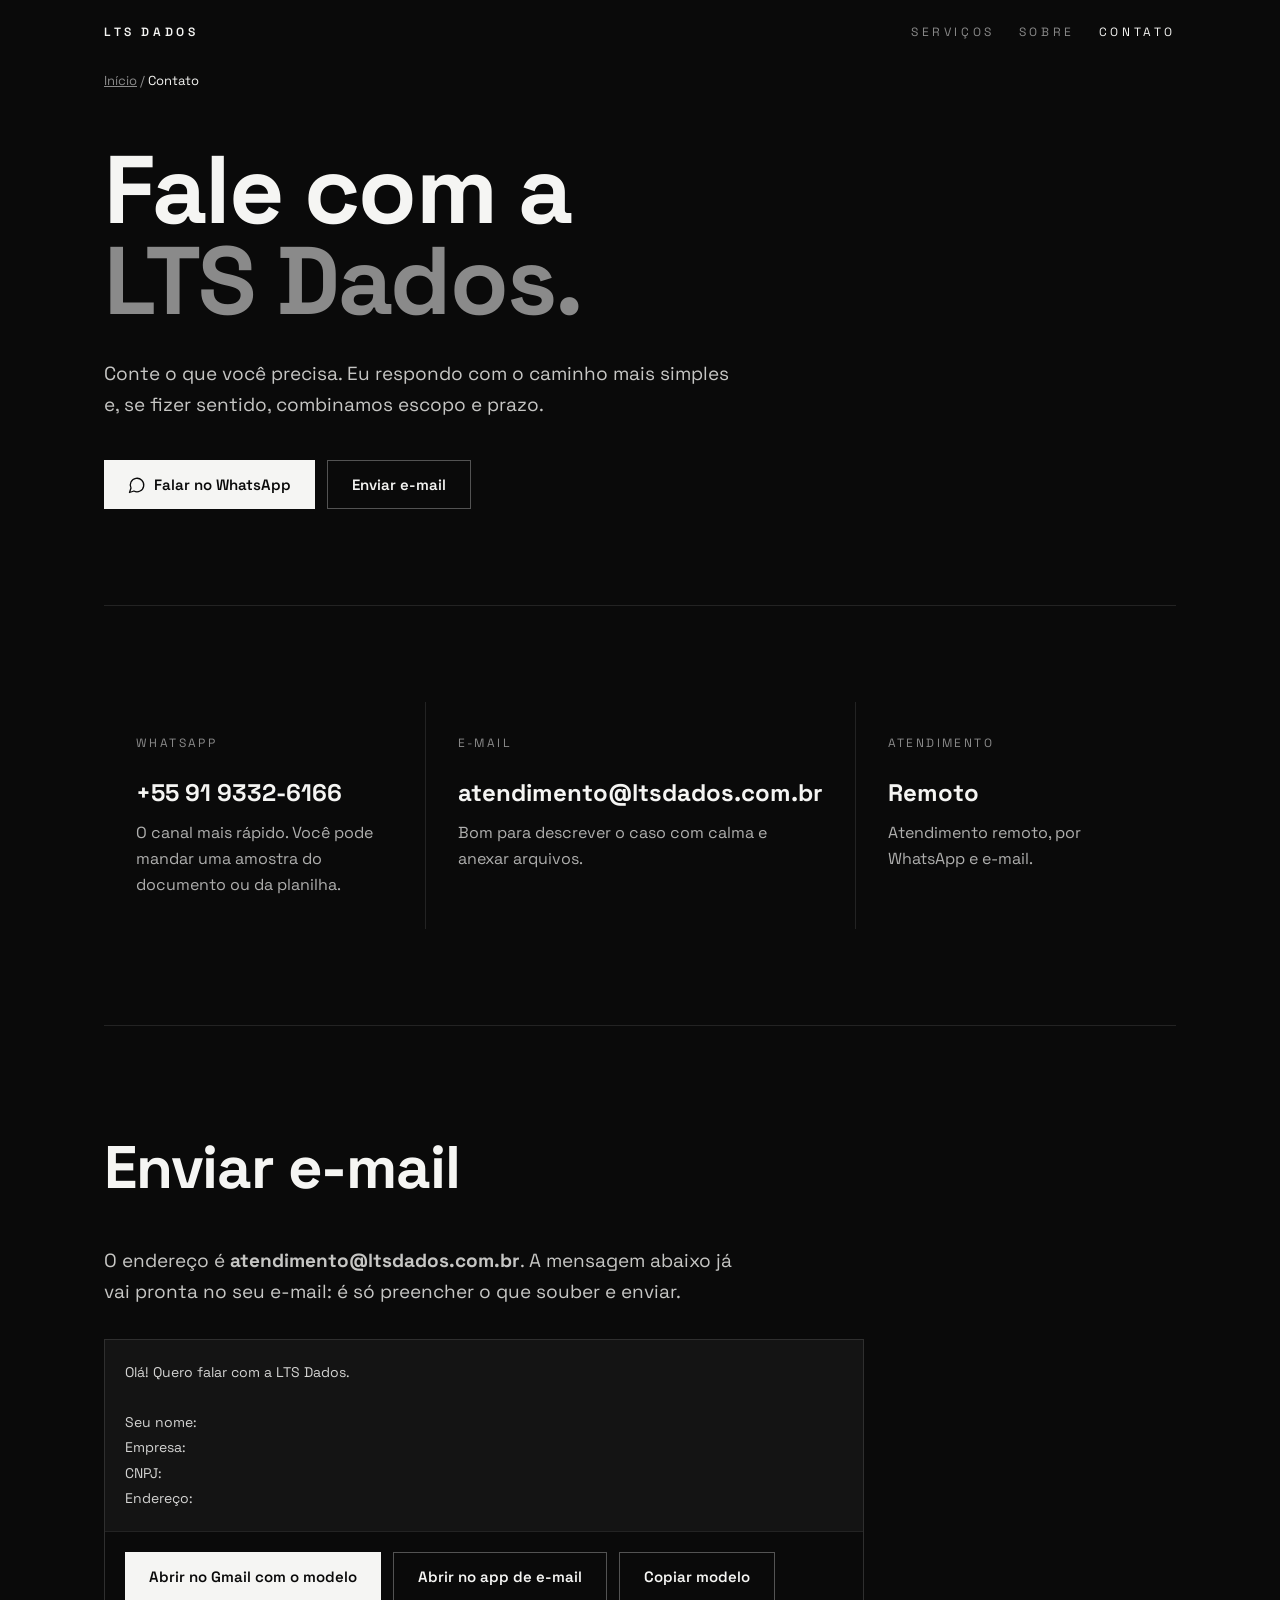
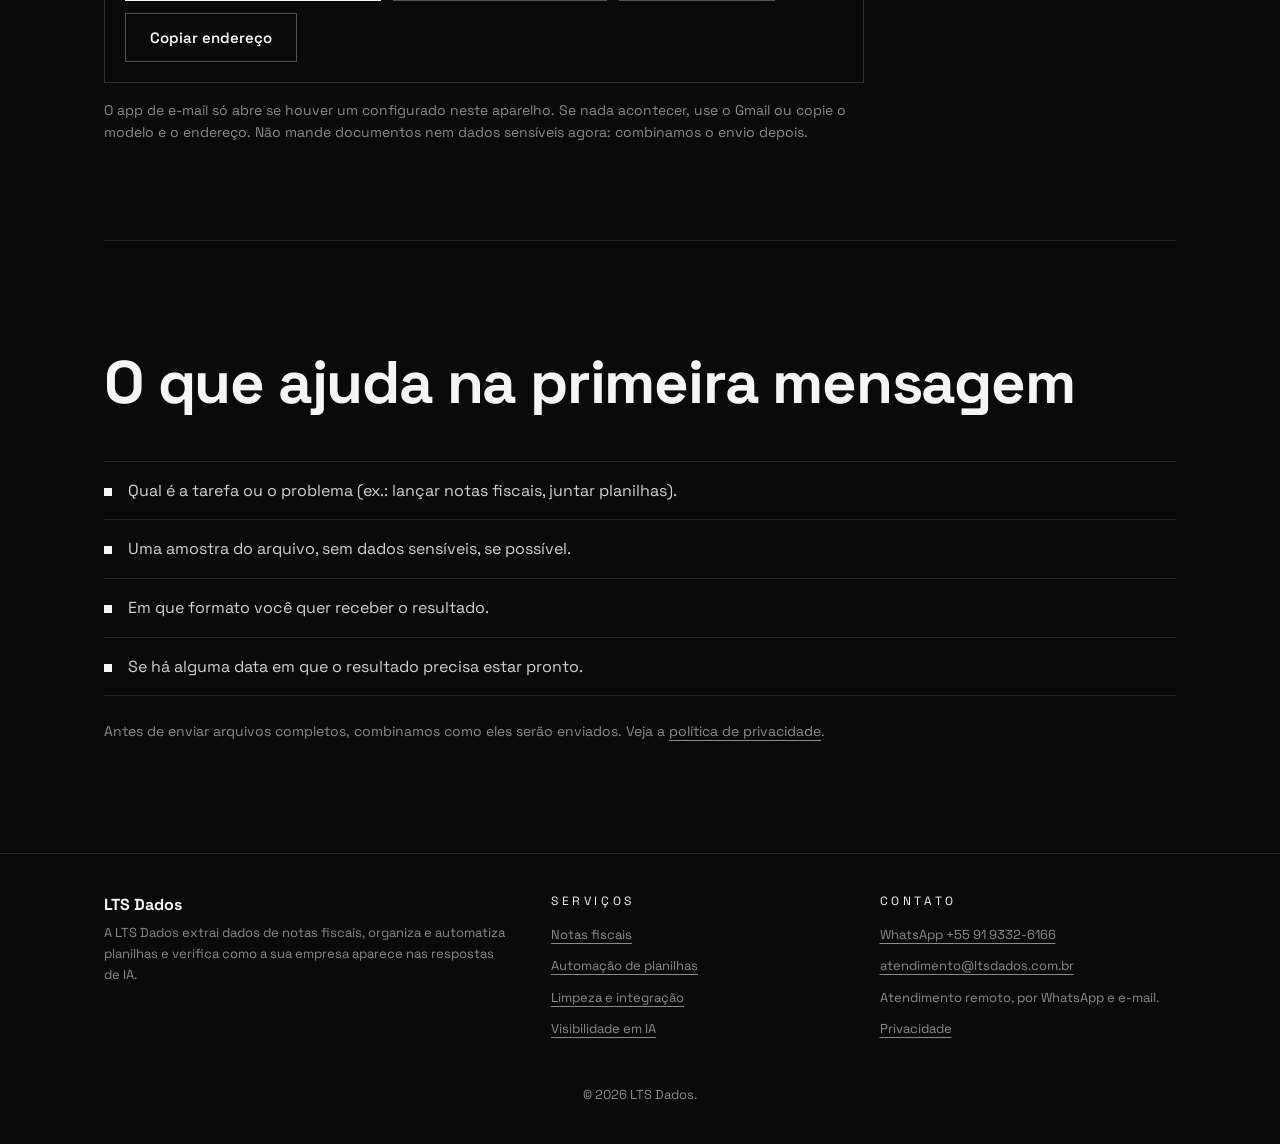
==== commit 5c914aa9: "Imagens de prévia do link, modelo de e-mail no contato e remoção do formulário de terceiros" ====
--- a/contato/index.html
+++ b/contato/index.html
@@ -13,7 +13,12 @@
     <meta property="og:title" content="Contato | LTS Dados" />
     <meta property="og:description" content="Fale com a LTS Dados pelo WhatsApp +55 91 9332-6166 ou por e-mail. Conte o que você precisa e receba o caminho mais simples." />
     <meta property="og:url" content="https://ltsdados.com.br/contato/" />
-    <meta name="twitter:card" content="summary" />
+    <meta property="og:image" content="https://ltsdados.com.br/og.png" />
+    <meta property="og:image:type" content="image/png" />
+    <meta property="og:image:width" content="1200" />
+    <meta property="og:image:height" content="630" />
+    <meta property="og:image:alt" content="LTS Dados: dados organizados, sem digitação manual." />
+    <meta name="twitter:card" content="summary_large_image" />
     <link rel="icon" href="/favicon.svg" type="image/svg+xml" />
     <link rel="preload" href="/assets/fonts/space-grotesk-latin.woff2" as="font" type="font/woff2" crossorigin />
     <link rel="stylesheet" href="/assets/style.css" />
@@ -59,28 +64,23 @@
       </section>
 
       <section id="email">
-        <h2>Enviar mensagem</h2>
-        <p class="lead" style="margin-top:0">Preencha o formulário e a mensagem chega no e-mail da LTS Dados. A resposta vai para o e-mail que você informar.</p>
-        <form id="contato-form" class="form" action="https://formsubmit.co/atendimento@ltsdados.com.br" method="POST">
-          <input type="text" name="_honey" class="hp" tabindex="-1" autocomplete="off" aria-hidden="true" />
-          <input type="hidden" name="_subject" value="Contato pelo site da LTS Dados" />
-          <input type="hidden" name="_template" value="table" />
-          <div class="row2">
-            <label><span>Nome</span><input type="text" name="name" required autocomplete="name" /></label>
-            <label><span>Seu e-mail</span><input type="email" name="email" required autocomplete="email" placeholder="voce@exemplo.com" /></label>
+        <h2>Enviar e-mail</h2>
+        <p class="lead" style="margin-top:0">O endereço é <strong>atendimento@ltsdados.com.br</strong>. A mensagem abaixo já vai pronta no seu e-mail: é só preencher o que souber e enviar.</p>
+        <div class="mailbox" data-templates="{&quot;&quot;:{&quot;body&quot;:&quot;Olá! Quero falar com a LTS Dados.\n\nSeu nome: \nEmpresa: \nCNPJ: \nEndereço: &quot;,&quot;subject&quot;:&quot;Contato pelo site da LTS Dados&quot;},&quot;notas&quot;:{&quot;body&quot;:&quot;Olá! Gostaria de organizar os dados das notas fiscais da minha empresa.\n\nSeu nome: \nEmpresa: \nCNPJ: \nEndereço: &quot;,&quot;subject&quot;:&quot;Contato pelo site: Extração de dados de notas fiscais&quot;},&quot;planilhas&quot;:{&quot;body&quot;:&quot;Olá! Gostaria de automatizar uma rotina de planilhas da minha empresa.\n\nSeu nome: \nEmpresa: \nCNPJ: \nEndereço: &quot;,&quot;subject&quot;:&quot;Contato pelo site: Automação de planilhas&quot;},&quot;limpeza&quot;:{&quot;body&quot;:&quot;Olá! Gostaria de organizar e padronizar os dados da minha empresa.\n\nSeu nome: \nEmpresa: \nCNPJ: \nEndereço: &quot;,&quot;subject&quot;:&quot;Contato pelo site: Limpeza e integração de dados&quot;},&quot;ia&quot;:{&quot;body&quot;:&quot;Olá! Gostaria de saber como a minha empresa aparece nas respostas de IA.\n\nSeu nome: \nEmpresa: \nCNPJ: \nEndereço: &quot;,&quot;subject&quot;:&quot;Contato pelo site: Verificação de presença em IA&quot;}}">
+          <pre class="tpl-text" id="tpl-text">Olá! Quero falar com a LTS Dados.
+
+Seu nome: 
+Empresa: 
+CNPJ: 
+Endereço: </pre>
+          <div class="btns">
+            <a class="btn btn-primary" data-mail="gmail" href="https://mail.google.com/mail/?view=cm&amp;fs=1&amp;to=atendimento%40ltsdados.com.br&amp;su=Contato%20pelo%20site%20da%20LTS%20Dados&amp;body=Ol%C3%A1!%20Quero%20falar%20com%20a%20LTS%20Dados.%0A%0ASeu%20nome%3A%20%0AEmpresa%3A%20%0ACNPJ%3A%20%0AEndere%C3%A7o%3A%20" target="_blank" rel="noopener noreferrer">Abrir no Gmail com o modelo</a>
+            <a class="btn btn-ghost" data-mail="app" href="mailto:atendimento@ltsdados.com.br?subject=Contato%20pelo%20site%20da%20LTS%20Dados&amp;body=Ol%C3%A1!%20Quero%20falar%20com%20a%20LTS%20Dados.%0D%0A%0D%0ASeu%20nome%3A%20%0D%0AEmpresa%3A%20%0D%0ACNPJ%3A%20%0D%0AEndere%C3%A7o%3A%20">Abrir no app de e-mail</a>
+            <button class="btn btn-ghost" type="button" data-copy-from="#tpl-text">Copiar modelo</button>
+            <button class="btn btn-ghost" type="button" data-copy="atendimento@ltsdados.com.br">Copiar endereço</button>
           </div>
-          <label><span>Mensagem</span><textarea name="message" rows="6" required minlength="10" placeholder="Conte o que você precisa (ex.: lançar notas fiscais, juntar planilhas)."></textarea></label>
-          <button class="btn btn-primary" type="submit">Enviar mensagem</button>
-          <p class="cta-note" id="form-status" role="status" aria-live="polite">Usamos nome, e-mail e mensagem só para responder ao seu contato. Ao enviar, a mensagem passa pelo serviço FormSubmit, que a encaminha por e-mail. Veja a <a href="/privacidade/">política de privacidade</a>.</p>
-        </form>
-        <h3 style="margin-top:56px">Prefere usar o seu próprio e-mail?</h3>
-        <p class="lead" style="margin-top:0">O endereço é <strong>atendimento@ltsdados.com.br</strong>.</p>
-        <div class="btns">
-          <a class="btn btn-primary" href="https://mail.google.com/mail/?view=cm&fs=1&to=atendimento%40ltsdados.com.br&su=Contato%20pelo%20site%20da%20LTS%20Dados" target="_blank" rel="noopener noreferrer">Abrir no Gmail</a>
-          <a class="btn btn-ghost" href="mailto:atendimento@ltsdados.com.br?subject=Contato%20pelo%20site%20da%20LTS%20Dados">Abrir no app de e-mail</a>
-          <button class="btn btn-ghost" type="button" data-copy="atendimento@ltsdados.com.br">Copiar endereço</button>
         </div>
-        <p class="cta-note" id="copy-status" role="status" aria-live="polite">O app de e-mail só abre se houver um configurado neste aparelho. Se nada acontecer, use o Gmail ou copie o endereço.</p>
+        <p class="cta-note" id="copy-status" role="status" aria-live="polite">O app de e-mail só abre se houver um configurado neste aparelho. Se nada acontecer, use o Gmail ou copie o modelo e o endereço. Não mande documentos nem dados sensíveis agora: combinamos o envio depois.</p>
       </section>
 
       <section>
@@ -120,6 +120,6 @@
     </footer>
     <script src="/assets/js/dock.js" defer></script>
     <script src="/assets/js/copy.js" defer></script>
-    <script src="/assets/js/form.js" defer></script>
+    <script src="/assets/js/email.js" defer></script>
   </body>
 </html>
--- a/assets/style.css
+++ b/assets/style.css
@@ -370,6 +370,22 @@
   .btn::after, header.top nav a::after { transition: none; }
 }
 
+/* Home: a visibilidade em IA é o hero. Título e chat dividem a primeira tela. */
+.hero-ia { padding-bottom: 112px; }
+.hero-ia h1 { margin-top: 0; font-size: clamp(40px, 7vw, 84px); }
+.hero-ia .split { gap: 56px; margin-top: 8px; }
+@media (min-width: 900px) {
+  .hero-ia .split { grid-template-columns: 1fr 1fr; align-items: start; }
+  .hero-ia .chat { margin: 32px 0 0; }
+}
+/* Contato: modelo de e-mail pronto (substitui o formulário). */
+.mailbox { max-width: 760px; margin-top: 32px; border: 1px solid rgba(255, 255, 255, 0.15); }
+.mailbox .tpl-text { border-top: 0; }
+.mailbox .btns { margin: 0; padding: 20px; border-top: 1px solid var(--line); }
+button.btn { font-family: inherit; cursor: pointer; border-radius: 0; }
+button.btn-ghost { background: transparent; color: var(--blanc); }
+#email .cta-note { max-width: 760px; }
+
 /* Formulário de contato */
 .form { display: grid; gap: 24px; max-width: 760px; margin-top: 32px; border: 1px solid rgba(255, 255, 255, 0.15); background: var(--noir-2); padding: 28px; }
 .form .row2 { display: grid; gap: 24px; }
